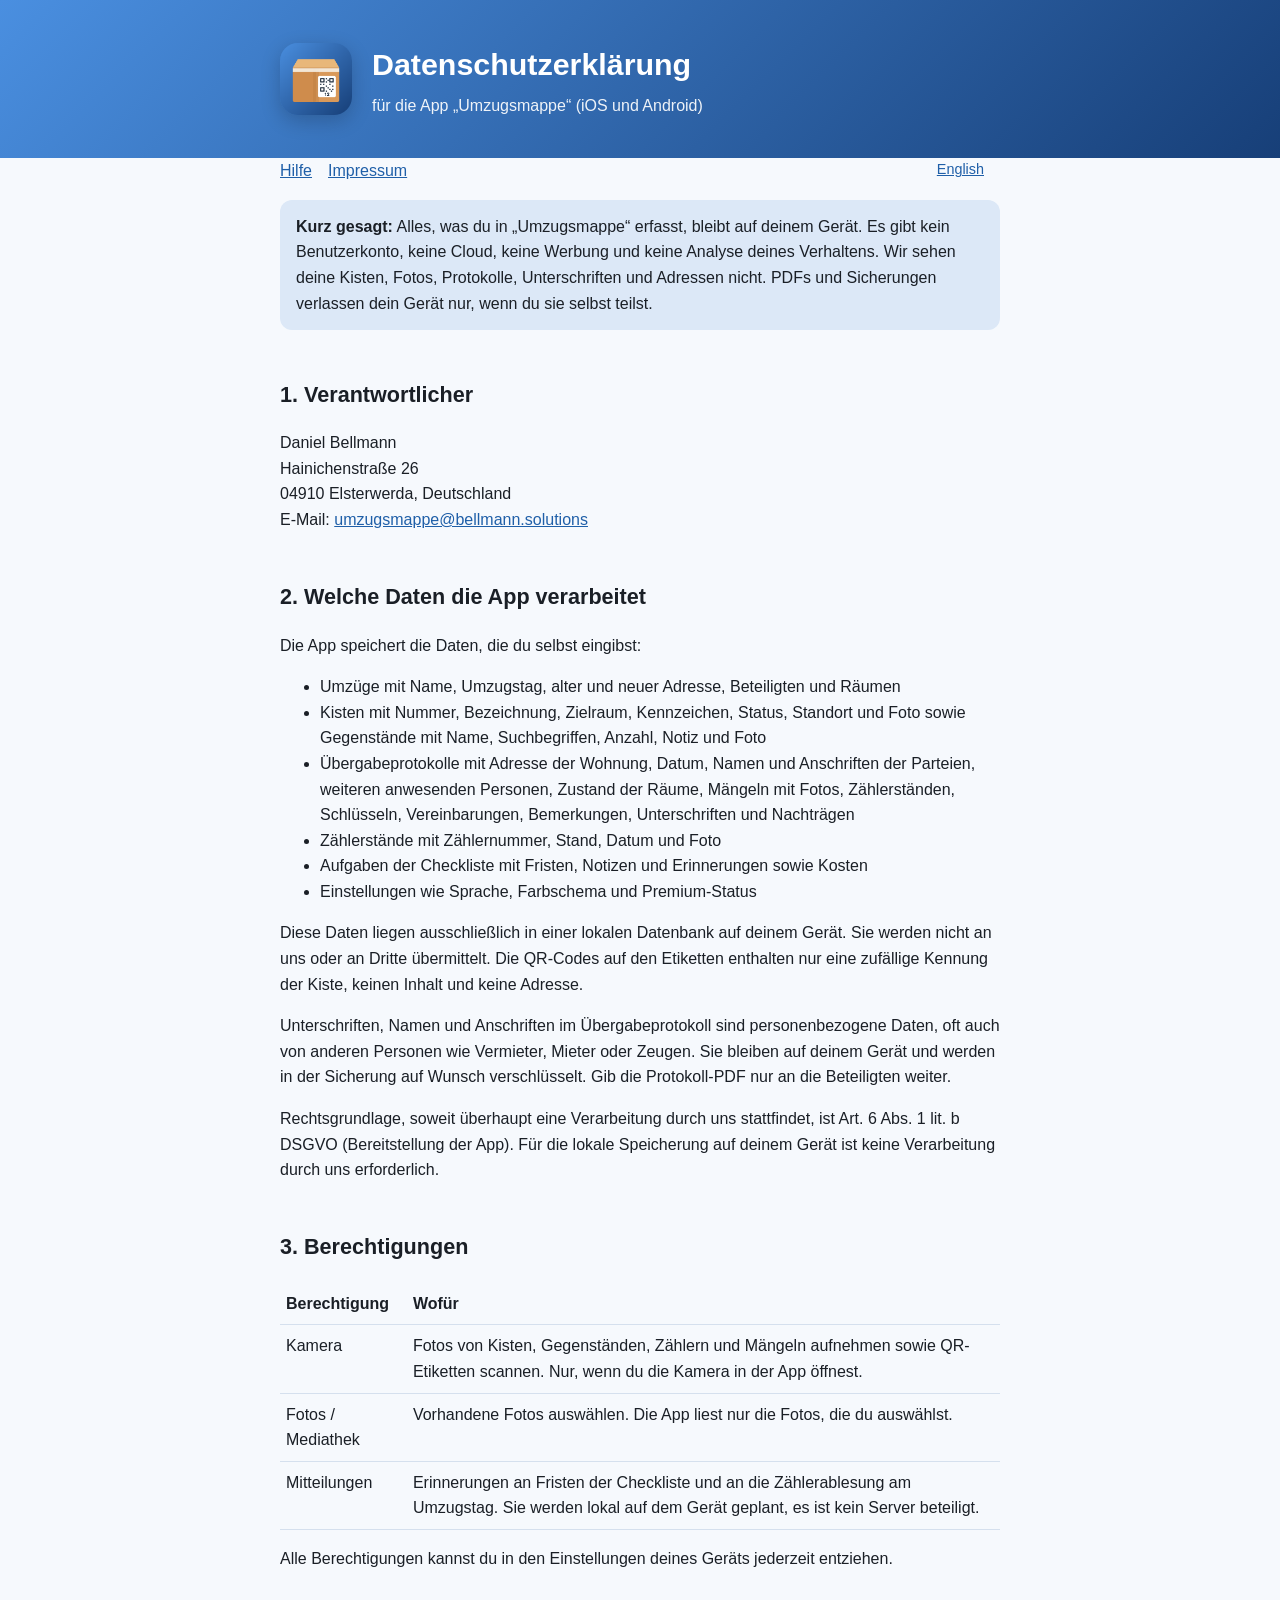
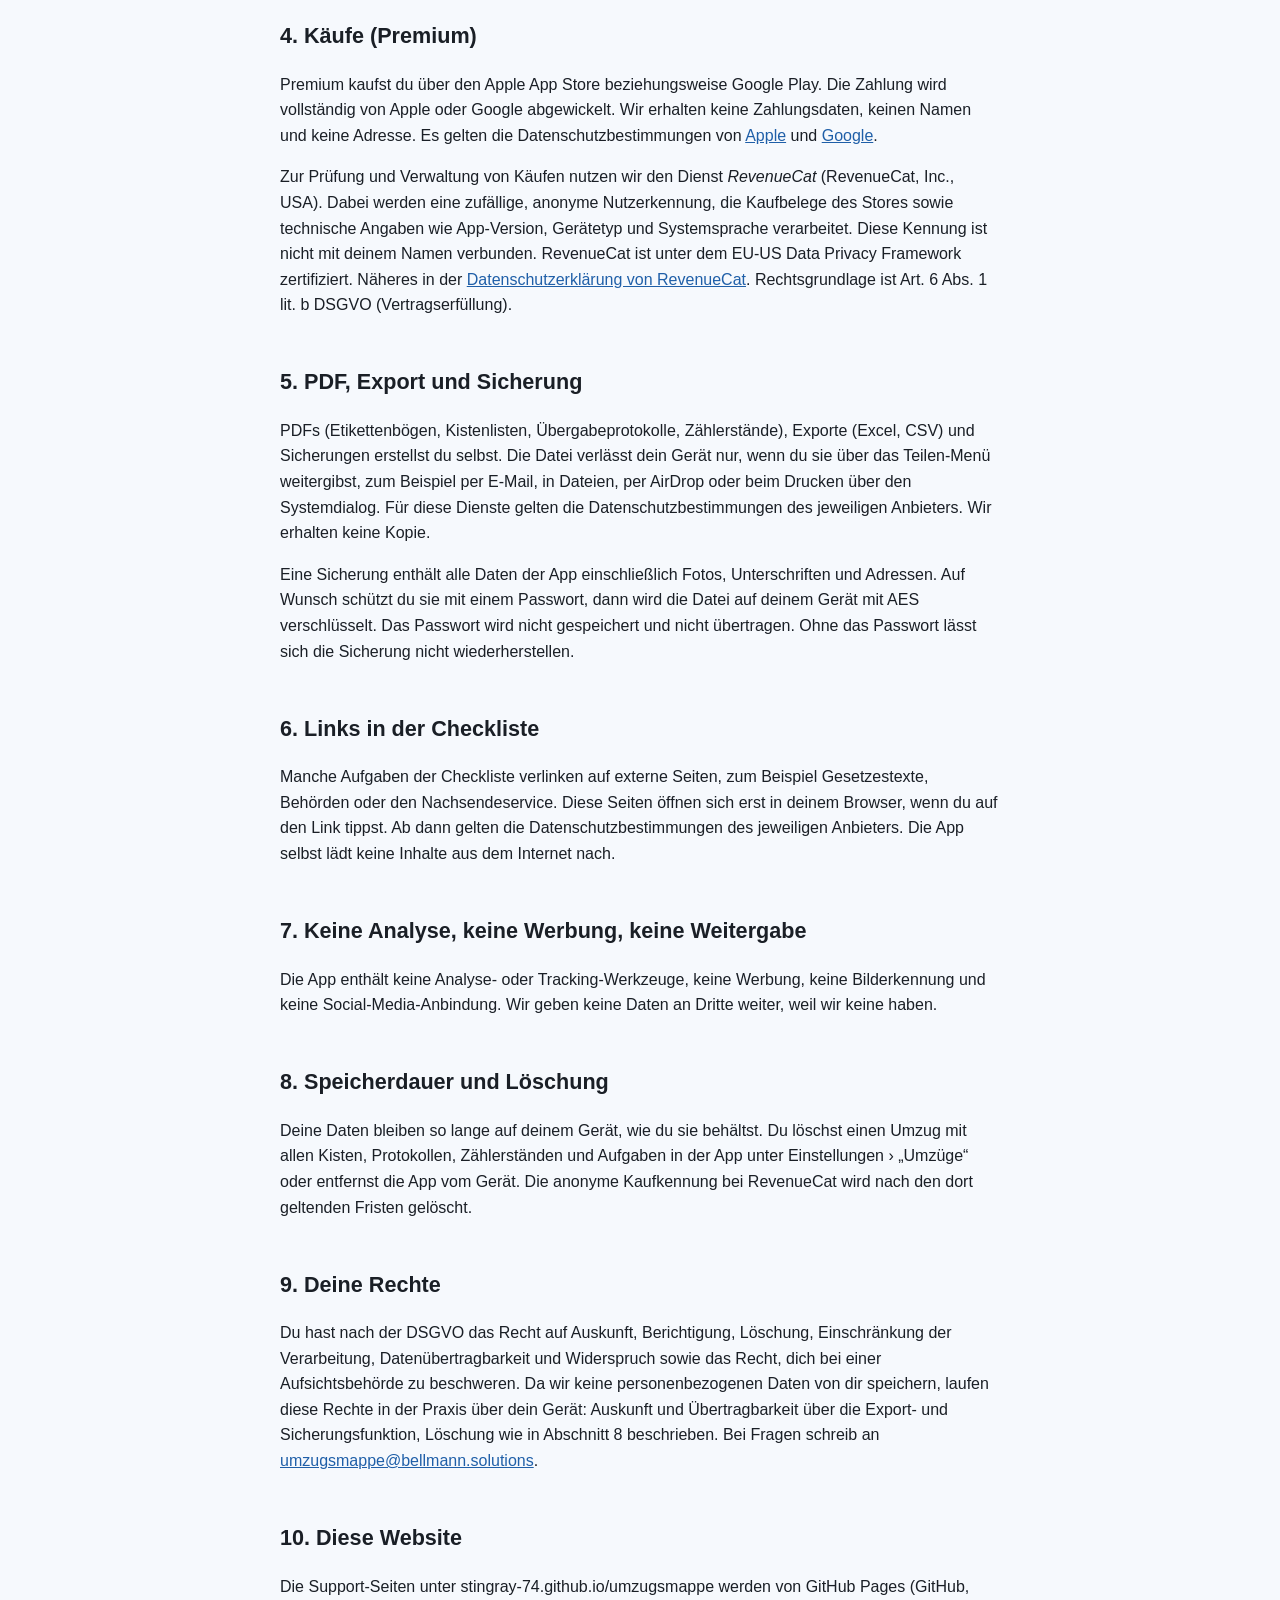
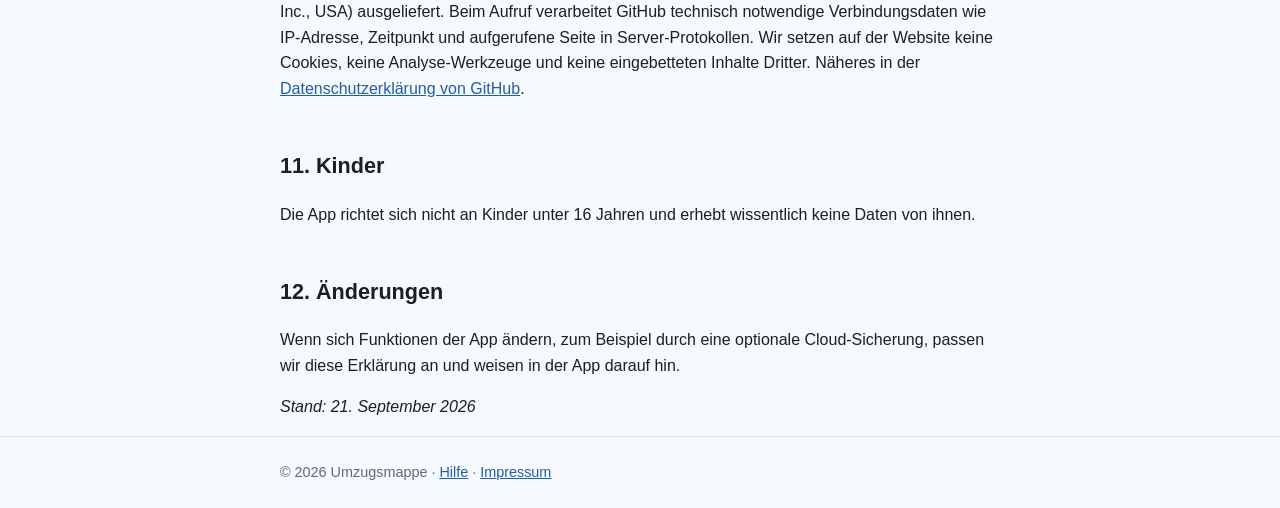
==== datenschutz.html @ b084859d "Website Umzugsmappe 2026-09-21" ====
<!doctype html>
<html lang="de">
<head>
<meta charset="utf-8">
<meta name="viewport" content="width=device-width, initial-scale=1">
<title>Datenschutzerklärung – Umzugsmappe</title>
<link rel="stylesheet" href="style.css">
<link rel="icon" href="icon.png">
</head>
<body>
<header><div class="wrap"><img src="icon.png" alt=""><div><h1>Datenschutzerklärung</h1><p>für die App „Umzugsmappe“ (iOS und Android)</p></div></div></header>
<main class="wrap">
<nav><a href="index.html">Hilfe</a><a href="impressum.html">Impressum</a><span class="lang"><a href="privacy.html">English</a></span></nav>

<p class="note"><strong>Kurz gesagt:</strong> Alles, was du in „Umzugsmappe“ erfasst, bleibt auf deinem Gerät. Es gibt kein Benutzerkonto, keine Cloud, keine Werbung und keine Analyse deines Verhaltens. Wir sehen deine Kisten, Fotos, Protokolle, Unterschriften und Adressen nicht. PDFs und Sicherungen verlassen dein Gerät nur, wenn du sie selbst teilst.</p>

<h2>1. Verantwortlicher</h2>
<p>Daniel Bellmann<br>Hainichenstraße 26<br>04910 Elsterwerda, Deutschland<br>E-Mail: <a href="mailto:umzugsmappe@bellmann.solutions">umzugsmappe@bellmann.solutions</a></p>

<h2>2. Welche Daten die App verarbeitet</h2>
<p>Die App speichert die Daten, die du selbst eingibst:</p>
<ul>
<li>Umzüge mit Name, Umzugstag, alter und neuer Adresse, Beteiligten und Räumen</li>
<li>Kisten mit Nummer, Bezeichnung, Zielraum, Kennzeichen, Status, Standort und Foto sowie Gegenstände mit Name, Suchbegriffen, Anzahl, Notiz und Foto</li>
<li>Übergabeprotokolle mit Adresse der Wohnung, Datum, Namen und Anschriften der Parteien, weiteren anwesenden Personen, Zustand der Räume, Mängeln mit Fotos, Zählerständen, Schlüsseln, Vereinbarungen, Bemerkungen, Unterschriften und Nachträgen</li>
<li>Zählerstände mit Zählernummer, Stand, Datum und Foto</li>
<li>Aufgaben der Checkliste mit Fristen, Notizen und Erinnerungen sowie Kosten</li>
<li>Einstellungen wie Sprache, Farbschema und Premium-Status</li>
</ul>
<p>Diese Daten liegen ausschließlich in einer lokalen Datenbank auf deinem Gerät. Sie werden nicht an uns oder an Dritte übermittelt. Die QR-Codes auf den Etiketten enthalten nur eine zufällige Kennung der Kiste, keinen Inhalt und keine Adresse.</p>
<p>Unterschriften, Namen und Anschriften im Übergabeprotokoll sind personenbezogene Daten, oft auch von anderen Personen wie Vermieter, Mieter oder Zeugen. Sie bleiben auf deinem Gerät und werden in der Sicherung auf Wunsch verschlüsselt. Gib die Protokoll-PDF nur an die Beteiligten weiter.</p>
<p>Rechtsgrundlage, soweit überhaupt eine Verarbeitung durch uns stattfindet, ist Art. 6 Abs. 1 lit. b DSGVO (Bereitstellung der App). Für die lokale Speicherung auf deinem Gerät ist keine Verarbeitung durch uns erforderlich.</p>

<h2>3. Berechtigungen</h2>
<table>
<tr><th>Berechtigung</th><th>Wofür</th></tr>
<tr><td>Kamera</td><td>Fotos von Kisten, Gegenständen, Zählern und Mängeln aufnehmen sowie QR-Etiketten scannen. Nur, wenn du die Kamera in der App öffnest.</td></tr>
<tr><td>Fotos / Mediathek</td><td>Vorhandene Fotos auswählen. Die App liest nur die Fotos, die du auswählst.</td></tr>
<tr><td>Mitteilungen</td><td>Erinnerungen an Fristen der Checkliste und an die Zählerablesung am Umzugstag. Sie werden lokal auf dem Gerät geplant, es ist kein Server beteiligt.</td></tr>
</table>
<p>Alle Berechtigungen kannst du in den Einstellungen deines Geräts jederzeit entziehen.</p>

<h2>4. Käufe (Premium)</h2>
<p>Premium kaufst du über den Apple App Store beziehungsweise Google Play. Die Zahlung wird vollständig von Apple oder Google abgewickelt. Wir erhalten keine Zahlungsdaten, keinen Namen und keine Adresse. Es gelten die Datenschutzbestimmungen von <a href="https://www.apple.com/legal/privacy/" rel="noopener">Apple</a> und <a href="https://policies.google.com/privacy" rel="noopener">Google</a>.</p>
<p>Zur Prüfung und Verwaltung von Käufen nutzen wir den Dienst <em>RevenueCat</em> (RevenueCat, Inc., USA). Dabei werden eine zufällige, anonyme Nutzerkennung, die Kaufbelege des Stores sowie technische Angaben wie App-Version, Gerätetyp und Systemsprache verarbeitet. Diese Kennung ist nicht mit deinem Namen verbunden. RevenueCat ist unter dem EU-US Data Privacy Framework zertifiziert. Näheres in der <a href="https://www.revenuecat.com/privacy" rel="noopener">Datenschutzerklärung von RevenueCat</a>. Rechtsgrundlage ist Art. 6 Abs. 1 lit. b DSGVO (Vertragserfüllung).</p>

<h2>5. PDF, Export und Sicherung</h2>
<p>PDFs (Etikettenbögen, Kistenlisten, Übergabeprotokolle, Zählerstände), Exporte (Excel, CSV) und Sicherungen erstellst du selbst. Die Datei verlässt dein Gerät nur, wenn du sie über das Teilen-Menü weitergibst, zum Beispiel per E-Mail, in Dateien, per AirDrop oder beim Drucken über den Systemdialog. Für diese Dienste gelten die Datenschutzbestimmungen des jeweiligen Anbieters. Wir erhalten keine Kopie.</p>
<p>Eine Sicherung enthält alle Daten der App einschließlich Fotos, Unterschriften und Adressen. Auf Wunsch schützt du sie mit einem Passwort, dann wird die Datei auf deinem Gerät mit AES verschlüsselt. Das Passwort wird nicht gespeichert und nicht übertragen. Ohne das Passwort lässt sich die Sicherung nicht wiederherstellen.</p>

<h2>6. Links in der Checkliste</h2>
<p>Manche Aufgaben der Checkliste verlinken auf externe Seiten, zum Beispiel Gesetzestexte, Behörden oder den Nachsendeservice. Diese Seiten öffnen sich erst in deinem Browser, wenn du auf den Link tippst. Ab dann gelten die Datenschutzbestimmungen des jeweiligen Anbieters. Die App selbst lädt keine Inhalte aus dem Internet nach.</p>

<h2>7. Keine Analyse, keine Werbung, keine Weitergabe</h2>
<p>Die App enthält keine Analyse- oder Tracking-Werkzeuge, keine Werbung, keine Bilderkennung und keine Social-Media-Anbindung. Wir geben keine Daten an Dritte weiter, weil wir keine haben.</p>

<h2>8. Speicherdauer und Löschung</h2>
<p>Deine Daten bleiben so lange auf deinem Gerät, wie du sie behältst. Du löschst einen Umzug mit allen Kisten, Protokollen, Zählerständen und Aufgaben in der App unter Einstellungen › „Umzüge“ oder entfernst die App vom Gerät. Die anonyme Kaufkennung bei RevenueCat wird nach den dort geltenden Fristen gelöscht.</p>

<h2>9. Deine Rechte</h2>
<p>Du hast nach der DSGVO das Recht auf Auskunft, Berichtigung, Löschung, Einschränkung der Verarbeitung, Datenübertragbarkeit und Widerspruch sowie das Recht, dich bei einer Aufsichtsbehörde zu beschweren. Da wir keine personenbezogenen Daten von dir speichern, laufen diese Rechte in der Praxis über dein Gerät: Auskunft und Übertragbarkeit über die Export- und Sicherungsfunktion, Löschung wie in Abschnitt 8 beschrieben. Bei Fragen schreib an <a href="mailto:umzugsmappe@bellmann.solutions">umzugsmappe@bellmann.solutions</a>.</p>

<h2>10. Diese Website</h2>
<p>Die Support-Seiten unter stingray-74.github.io/umzugsmappe werden von GitHub Pages (GitHub, Inc., USA) ausgeliefert. Beim Aufruf verarbeitet GitHub technisch notwendige Verbindungsdaten wie IP-Adresse, Zeitpunkt und aufgerufene Seite in Server-Protokollen. Wir setzen auf der Website keine Cookies, keine Analyse-Werkzeuge und keine eingebetteten Inhalte Dritter. Näheres in der <a href="https://docs.github.com/site-policy/privacy-policies/github-general-privacy-statement" rel="noopener">Datenschutzerklärung von GitHub</a>.</p>

<h2>11. Kinder</h2>
<p>Die App richtet sich nicht an Kinder unter 16 Jahren und erhebt wissentlich keine Daten von ihnen.</p>

<h2>12. Änderungen</h2>
<p>Wenn sich Funktionen der App ändern, zum Beispiel durch eine optionale Cloud-Sicherung, passen wir diese Erklärung an und weisen in der App darauf hin.</p>

<p><em>Stand: 21. September 2026</em></p>
</main>
<footer><div class="wrap">© 2026 Umzugsmappe · <a href="index.html">Hilfe</a> · <a href="impressum.html">Impressum</a></div></footer>
</body>
</html>
---- style.css ----
:root { --accent: #1F5FA8; --accent-soft: #DCE8F7; --text: #1a1f26; --muted: #5f6b7a; --bg: #F6F9FD; --line: #d5e0ee; }
* { box-sizing: border-box; }
body { margin: 0; font-family: -apple-system, BlinkMacSystemFont, "Segoe UI", Roboto, Helvetica, Arial, sans-serif; color: var(--text); background: var(--bg); line-height: 1.6; }
header { background: linear-gradient(135deg, #4A8FE0, #173F78); color: #fff; padding: 40px 20px; }
header .wrap { display: flex; align-items: center; gap: 20px; }
header img { width: 72px; height: 72px; border-radius: 18px; box-shadow: 0 6px 20px rgba(0,0,0,.2); }
header h1 { margin: 0; font-size: 1.9rem; }
header p { margin: 4px 0 0; opacity: .92; }
.wrap { max-width: 760px; margin: 0 auto; padding: 0 20px; }
main { padding: 32px 0 64px; }
h2 { margin-top: 2.2em; font-size: 1.35rem; }
h3 { margin-top: 1.6em; font-size: 1.05rem; }
details { border: 1px solid var(--line); border-radius: 12px; padding: 12px 16px; margin: 10px 0; background: #fff; }
summary { cursor: pointer; font-weight: 600; }
details p { margin: 10px 0 0; color: var(--muted); }
a { color: var(--accent); }
.note { background: var(--accent-soft); border-radius: 12px; padding: 14px 16px; }
nav a { margin-right: 16px; }
footer { color: var(--muted); font-size: .9rem; padding: 24px 0; border-top: 1px solid var(--line); }
.lang { float: right; font-size: .9rem; }
table { border-collapse: collapse; width: 100%; }
td, th { text-align: left; padding: 8px 6px; border-bottom: 1px solid var(--line); vertical-align: top; }
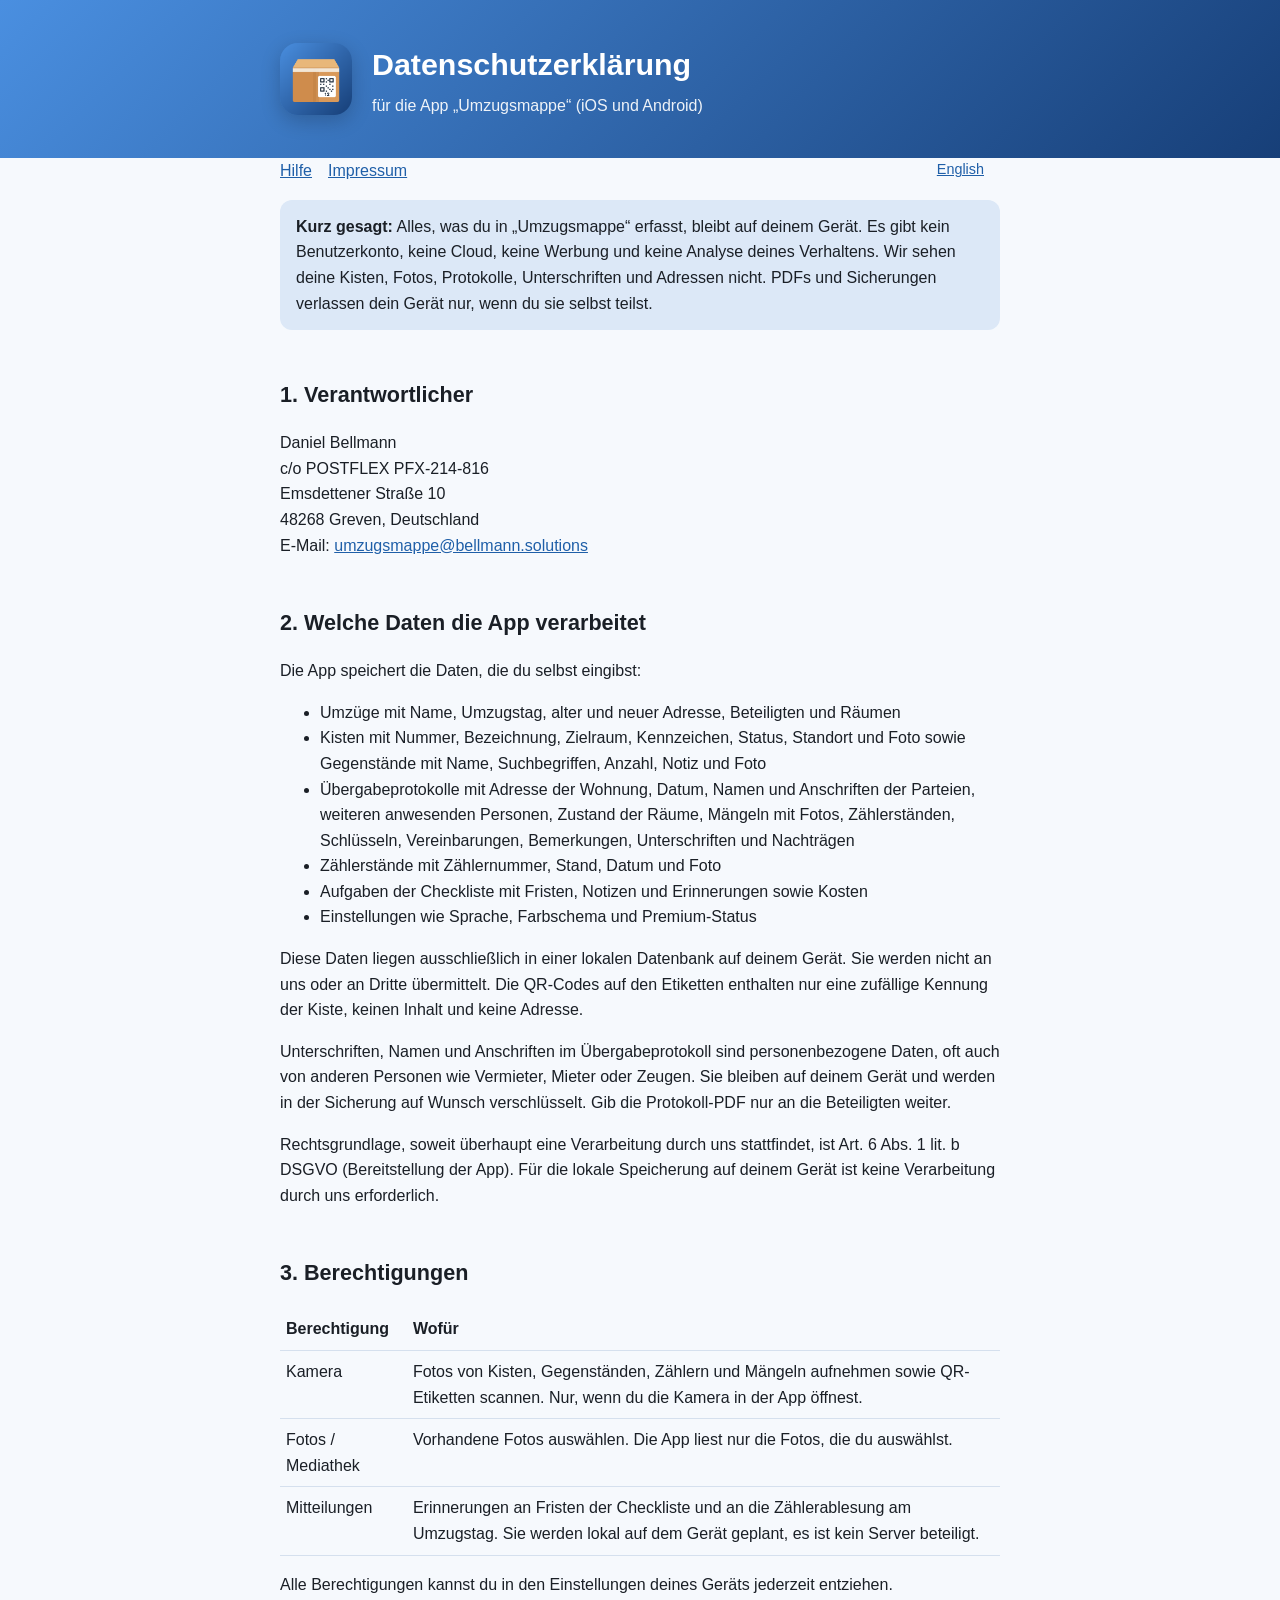
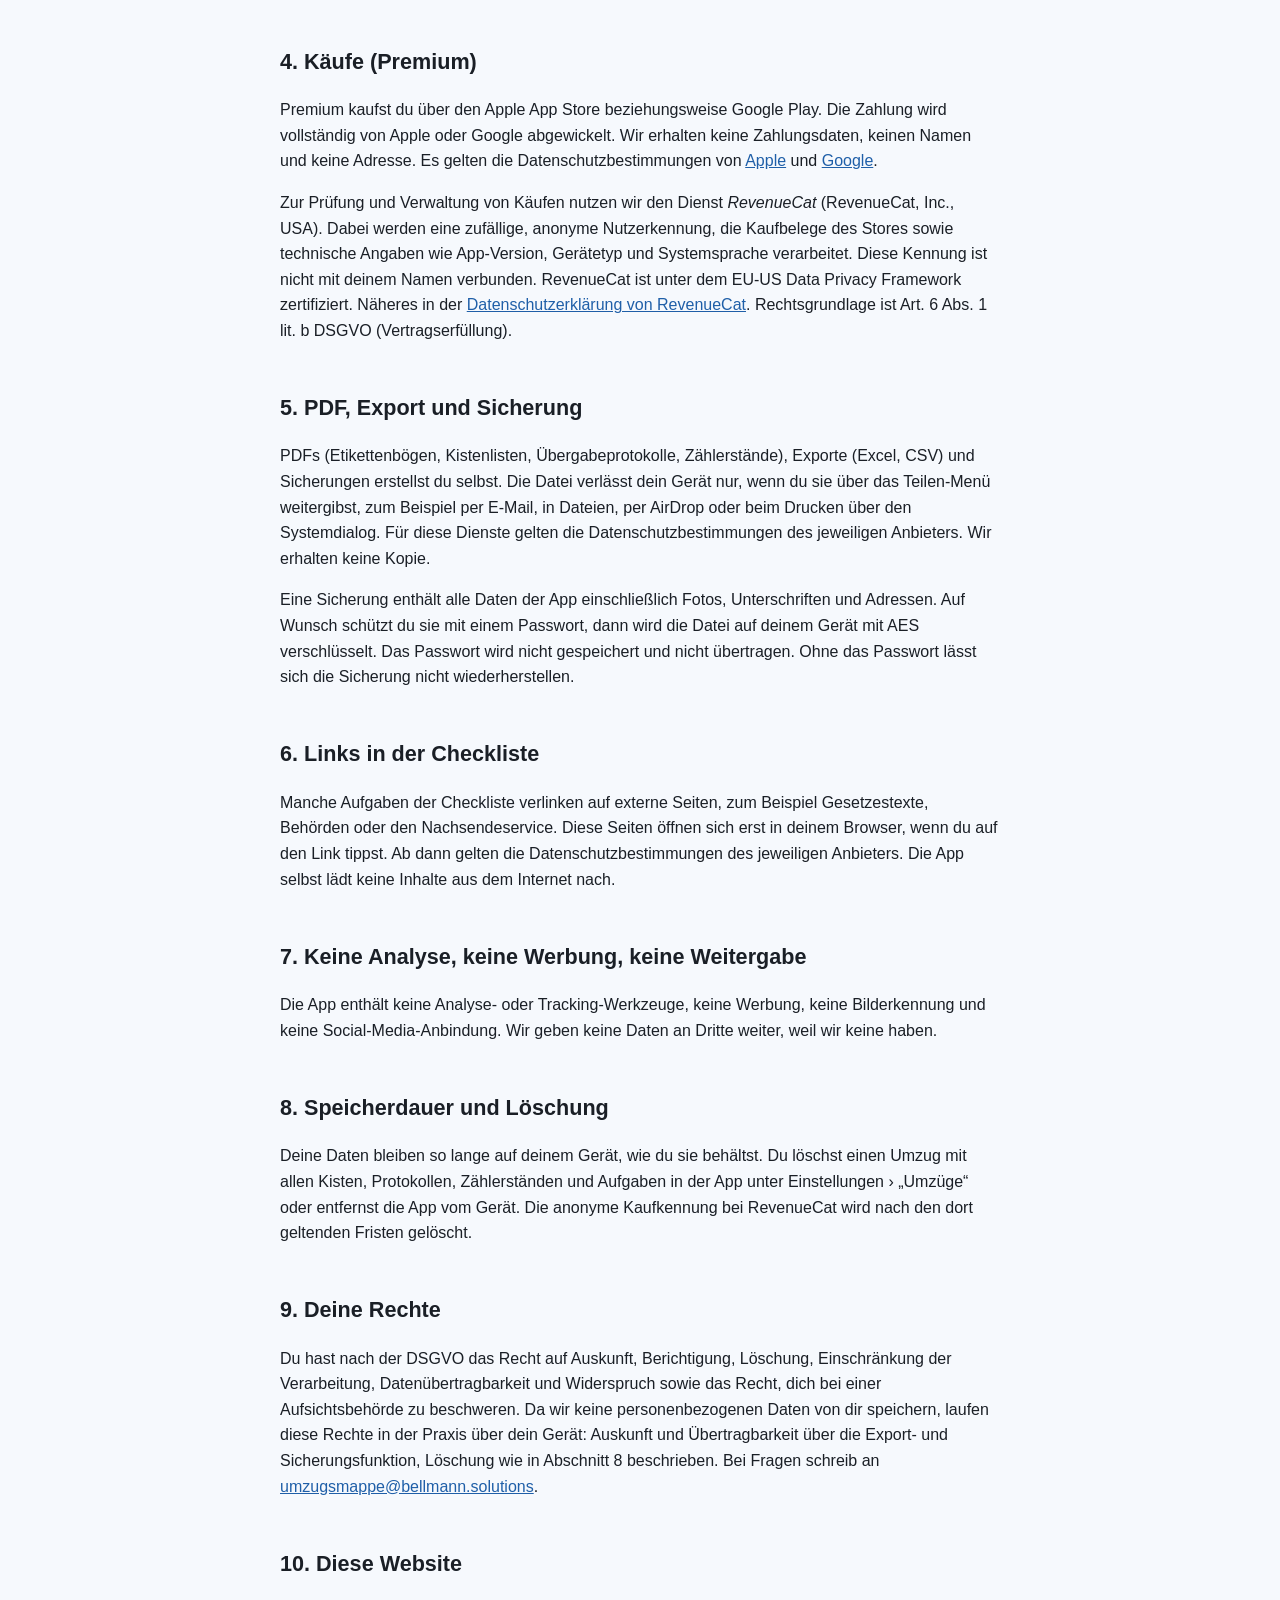
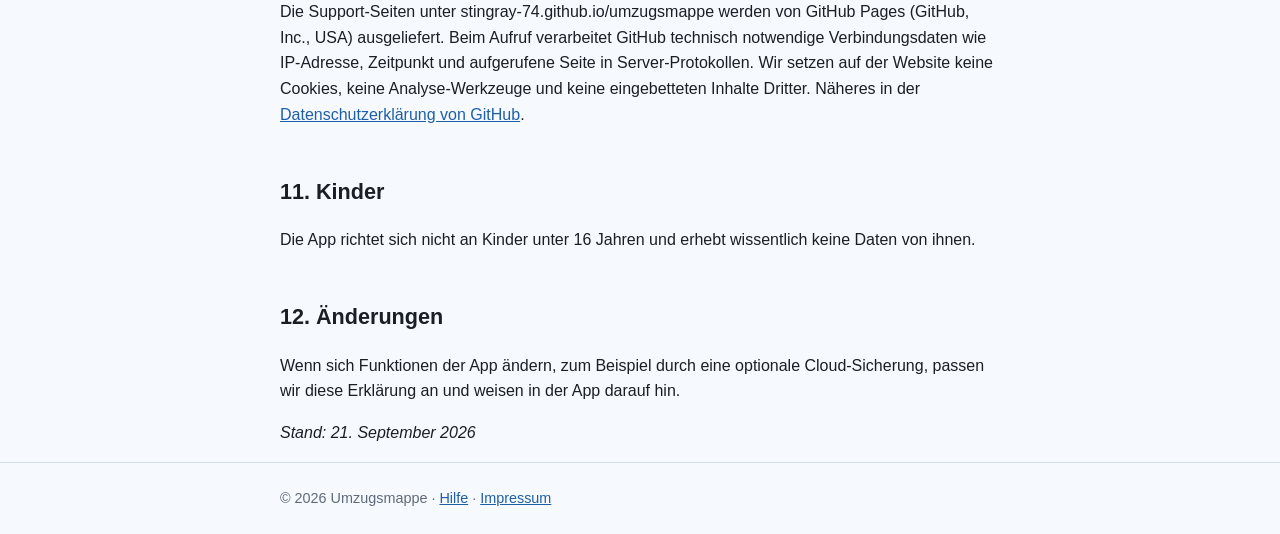
==== commit 294b6391: "Impressum: Geschäftsadresse statt Privatanschrift In Impressum, Datenschutzerklärung und der englisc" ====
--- a/datenschutz.html
+++ b/datenschutz.html
@@ -15,7 +15,7 @@
 <p class="note"><strong>Kurz gesagt:</strong> Alles, was du in „Umzugsmappe“ erfasst, bleibt auf deinem Gerät. Es gibt kein Benutzerkonto, keine Cloud, keine Werbung und keine Analyse deines Verhaltens. Wir sehen deine Kisten, Fotos, Protokolle, Unterschriften und Adressen nicht. PDFs und Sicherungen verlassen dein Gerät nur, wenn du sie selbst teilst.</p>
 
 <h2>1. Verantwortlicher</h2>
-<p>Daniel Bellmann<br>Hainichenstraße 26<br>04910 Elsterwerda, Deutschland<br>E-Mail: <a href="mailto:umzugsmappe@bellmann.solutions">umzugsmappe@bellmann.solutions</a></p>
+<p>Daniel Bellmann<br>c/o POSTFLEX PFX-214-816<br>Emsdettener Straße 10<br>48268 Greven, Deutschland<br>E-Mail: <a href="mailto:umzugsmappe@bellmann.solutions">umzugsmappe@bellmann.solutions</a></p>
 
 <h2>2. Welche Daten die App verarbeitet</h2>
 <p>Die App speichert die Daten, die du selbst eingibst:</p>
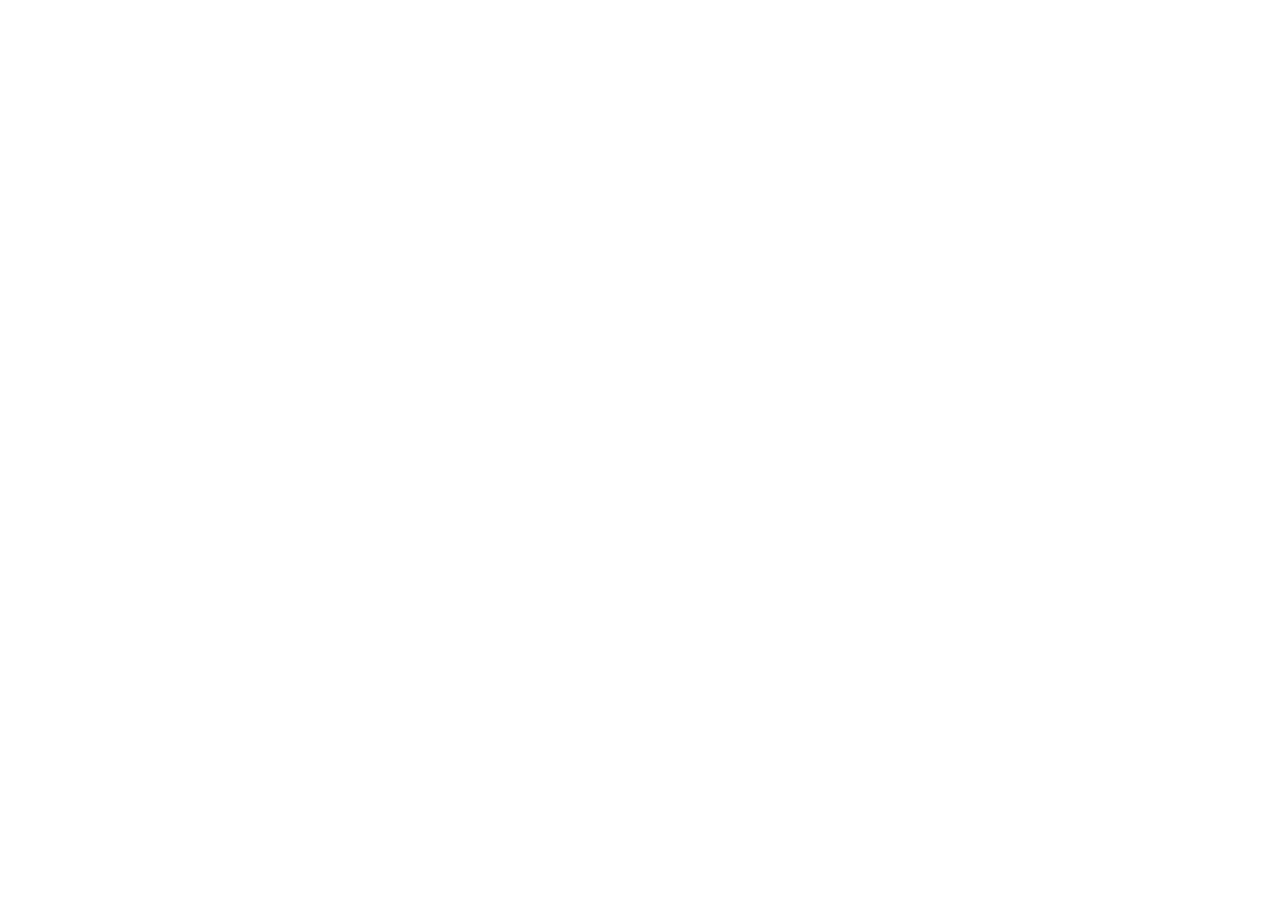
==== commit 55388b12: "Umgezogen nach bellwerk.com/umzugsmappe, alte Adressen leiten weiter" ====
--- a/datenschutz.html
+++ b/datenschutz.html
@@ -2,75 +2,13 @@
 <html lang="de">
 <head>
 <meta charset="utf-8">
-<meta name="viewport" content="width=device-width, initial-scale=1">
-<title>Datenschutzerklärung – Umzugsmappe</title>
-<link rel="stylesheet" href="style.css">
-<link rel="icon" href="icon.png">
+<title>Umgezogen nach bellwerk.com</title>
+<meta http-equiv="refresh" content="0; url=https://bellwerk.com/umzugsmappe/datenschutz">
+<link rel="canonical" href="https://bellwerk.com/umzugsmappe/datenschutz">
+<meta name="robots" content="noindex">
+<script>location.replace("https://bellwerk.com/umzugsmappe/datenschutz");</script>
 </head>
 <body>
-<header><div class="wrap"><img src="icon.png" alt=""><div><h1>Datenschutzerklärung</h1><p>für die App „Umzugsmappe“ (iOS und Android)</p></div></div></header>
-<main class="wrap">
-<nav><a href="index.html">Hilfe</a><a href="impressum.html">Impressum</a><span class="lang"><a href="privacy.html">English</a></span></nav>
-
-<p class="note"><strong>Kurz gesagt:</strong> Alles, was du in „Umzugsmappe“ erfasst, bleibt auf deinem Gerät. Es gibt kein Benutzerkonto, keine Cloud, keine Werbung und keine Analyse deines Verhaltens. Wir sehen deine Kisten, Fotos, Protokolle, Unterschriften und Adressen nicht. PDFs und Sicherungen verlassen dein Gerät nur, wenn du sie selbst teilst.</p>
-
-<h2>1. Verantwortlicher</h2>
-<p>Daniel Bellmann<br>c/o POSTFLEX PFX-214-816<br>Emsdettener Straße 10<br>48268 Greven, Deutschland<br>E-Mail: <a href="mailto:umzugsmappe@bellmann.solutions">umzugsmappe@bellmann.solutions</a></p>
-
-<h2>2. Welche Daten die App verarbeitet</h2>
-<p>Die App speichert die Daten, die du selbst eingibst:</p>
-<ul>
-<li>Umzüge mit Name, Umzugstag, alter und neuer Adresse, Beteiligten und Räumen</li>
-<li>Kisten mit Nummer, Bezeichnung, Zielraum, Kennzeichen, Status, Standort und Foto sowie Gegenstände mit Name, Suchbegriffen, Anzahl, Notiz und Foto</li>
-<li>Übergabeprotokolle mit Adresse der Wohnung, Datum, Namen und Anschriften der Parteien, weiteren anwesenden Personen, Zustand der Räume, Mängeln mit Fotos, Zählerständen, Schlüsseln, Vereinbarungen, Bemerkungen, Unterschriften und Nachträgen</li>
-<li>Zählerstände mit Zählernummer, Stand, Datum und Foto</li>
-<li>Aufgaben der Checkliste mit Fristen, Notizen und Erinnerungen sowie Kosten</li>
-<li>Einstellungen wie Sprache, Farbschema und Premium-Status</li>
-</ul>
-<p>Diese Daten liegen ausschließlich in einer lokalen Datenbank auf deinem Gerät. Sie werden nicht an uns oder an Dritte übermittelt. Die QR-Codes auf den Etiketten enthalten nur eine zufällige Kennung der Kiste, keinen Inhalt und keine Adresse.</p>
-<p>Unterschriften, Namen und Anschriften im Übergabeprotokoll sind personenbezogene Daten, oft auch von anderen Personen wie Vermieter, Mieter oder Zeugen. Sie bleiben auf deinem Gerät und werden in der Sicherung auf Wunsch verschlüsselt. Gib die Protokoll-PDF nur an die Beteiligten weiter.</p>
-<p>Rechtsgrundlage, soweit überhaupt eine Verarbeitung durch uns stattfindet, ist Art. 6 Abs. 1 lit. b DSGVO (Bereitstellung der App). Für die lokale Speicherung auf deinem Gerät ist keine Verarbeitung durch uns erforderlich.</p>
-
-<h2>3. Berechtigungen</h2>
-<table>
-<tr><th>Berechtigung</th><th>Wofür</th></tr>
-<tr><td>Kamera</td><td>Fotos von Kisten, Gegenständen, Zählern und Mängeln aufnehmen sowie QR-Etiketten scannen. Nur, wenn du die Kamera in der App öffnest.</td></tr>
-<tr><td>Fotos / Mediathek</td><td>Vorhandene Fotos auswählen. Die App liest nur die Fotos, die du auswählst.</td></tr>
-<tr><td>Mitteilungen</td><td>Erinnerungen an Fristen der Checkliste und an die Zählerablesung am Umzugstag. Sie werden lokal auf dem Gerät geplant, es ist kein Server beteiligt.</td></tr>
-</table>
-<p>Alle Berechtigungen kannst du in den Einstellungen deines Geräts jederzeit entziehen.</p>
-
-<h2>4. Käufe (Premium)</h2>
-<p>Premium kaufst du über den Apple App Store beziehungsweise Google Play. Die Zahlung wird vollständig von Apple oder Google abgewickelt. Wir erhalten keine Zahlungsdaten, keinen Namen und keine Adresse. Es gelten die Datenschutzbestimmungen von <a href="https://www.apple.com/legal/privacy/" rel="noopener">Apple</a> und <a href="https://policies.google.com/privacy" rel="noopener">Google</a>.</p>
-<p>Zur Prüfung und Verwaltung von Käufen nutzen wir den Dienst <em>RevenueCat</em> (RevenueCat, Inc., USA). Dabei werden eine zufällige, anonyme Nutzerkennung, die Kaufbelege des Stores sowie technische Angaben wie App-Version, Gerätetyp und Systemsprache verarbeitet. Diese Kennung ist nicht mit deinem Namen verbunden. RevenueCat ist unter dem EU-US Data Privacy Framework zertifiziert. Näheres in der <a href="https://www.revenuecat.com/privacy" rel="noopener">Datenschutzerklärung von RevenueCat</a>. Rechtsgrundlage ist Art. 6 Abs. 1 lit. b DSGVO (Vertragserfüllung).</p>
-
-<h2>5. PDF, Export und Sicherung</h2>
-<p>PDFs (Etikettenbögen, Kistenlisten, Übergabeprotokolle, Zählerstände), Exporte (Excel, CSV) und Sicherungen erstellst du selbst. Die Datei verlässt dein Gerät nur, wenn du sie über das Teilen-Menü weitergibst, zum Beispiel per E-Mail, in Dateien, per AirDrop oder beim Drucken über den Systemdialog. Für diese Dienste gelten die Datenschutzbestimmungen des jeweiligen Anbieters. Wir erhalten keine Kopie.</p>
-<p>Eine Sicherung enthält alle Daten der App einschließlich Fotos, Unterschriften und Adressen. Auf Wunsch schützt du sie mit einem Passwort, dann wird die Datei auf deinem Gerät mit AES verschlüsselt. Das Passwort wird nicht gespeichert und nicht übertragen. Ohne das Passwort lässt sich die Sicherung nicht wiederherstellen.</p>
-
-<h2>6. Links in der Checkliste</h2>
-<p>Manche Aufgaben der Checkliste verlinken auf externe Seiten, zum Beispiel Gesetzestexte, Behörden oder den Nachsendeservice. Diese Seiten öffnen sich erst in deinem Browser, wenn du auf den Link tippst. Ab dann gelten die Datenschutzbestimmungen des jeweiligen Anbieters. Die App selbst lädt keine Inhalte aus dem Internet nach.</p>
-
-<h2>7. Keine Analyse, keine Werbung, keine Weitergabe</h2>
-<p>Die App enthält keine Analyse- oder Tracking-Werkzeuge, keine Werbung, keine Bilderkennung und keine Social-Media-Anbindung. Wir geben keine Daten an Dritte weiter, weil wir keine haben.</p>
-
-<h2>8. Speicherdauer und Löschung</h2>
-<p>Deine Daten bleiben so lange auf deinem Gerät, wie du sie behältst. Du löschst einen Umzug mit allen Kisten, Protokollen, Zählerständen und Aufgaben in der App unter Einstellungen › „Umzüge“ oder entfernst die App vom Gerät. Die anonyme Kaufkennung bei RevenueCat wird nach den dort geltenden Fristen gelöscht.</p>
-
-<h2>9. Deine Rechte</h2>
-<p>Du hast nach der DSGVO das Recht auf Auskunft, Berichtigung, Löschung, Einschränkung der Verarbeitung, Datenübertragbarkeit und Widerspruch sowie das Recht, dich bei einer Aufsichtsbehörde zu beschweren. Da wir keine personenbezogenen Daten von dir speichern, laufen diese Rechte in der Praxis über dein Gerät: Auskunft und Übertragbarkeit über die Export- und Sicherungsfunktion, Löschung wie in Abschnitt 8 beschrieben. Bei Fragen schreib an <a href="mailto:umzugsmappe@bellmann.solutions">umzugsmappe@bellmann.solutions</a>.</p>
-
-<h2>10. Diese Website</h2>
-<p>Die Support-Seiten unter stingray-74.github.io/umzugsmappe werden von GitHub Pages (GitHub, Inc., USA) ausgeliefert. Beim Aufruf verarbeitet GitHub technisch notwendige Verbindungsdaten wie IP-Adresse, Zeitpunkt und aufgerufene Seite in Server-Protokollen. Wir setzen auf der Website keine Cookies, keine Analyse-Werkzeuge und keine eingebetteten Inhalte Dritter. Näheres in der <a href="https://docs.github.com/site-policy/privacy-policies/github-general-privacy-statement" rel="noopener">Datenschutzerklärung von GitHub</a>.</p>
-
-<h2>11. Kinder</h2>
-<p>Die App richtet sich nicht an Kinder unter 16 Jahren und erhebt wissentlich keine Daten von ihnen.</p>
-
-<h2>12. Änderungen</h2>
-<p>Wenn sich Funktionen der App ändern, zum Beispiel durch eine optionale Cloud-Sicherung, passen wir diese Erklärung an und weisen in der App darauf hin.</p>
-
-<p><em>Stand: 21. September 2026</em></p>
-</main>
-<footer><div class="wrap">© 2026 Umzugsmappe · <a href="index.html">Hilfe</a> · <a href="impressum.html">Impressum</a></div></footer>
+<p>Diese Seite ist umgezogen: <a href="https://bellwerk.com/umzugsmappe/datenschutz">https://bellwerk.com/umzugsmappe/datenschutz</a></p>
 </body>
 </html>
